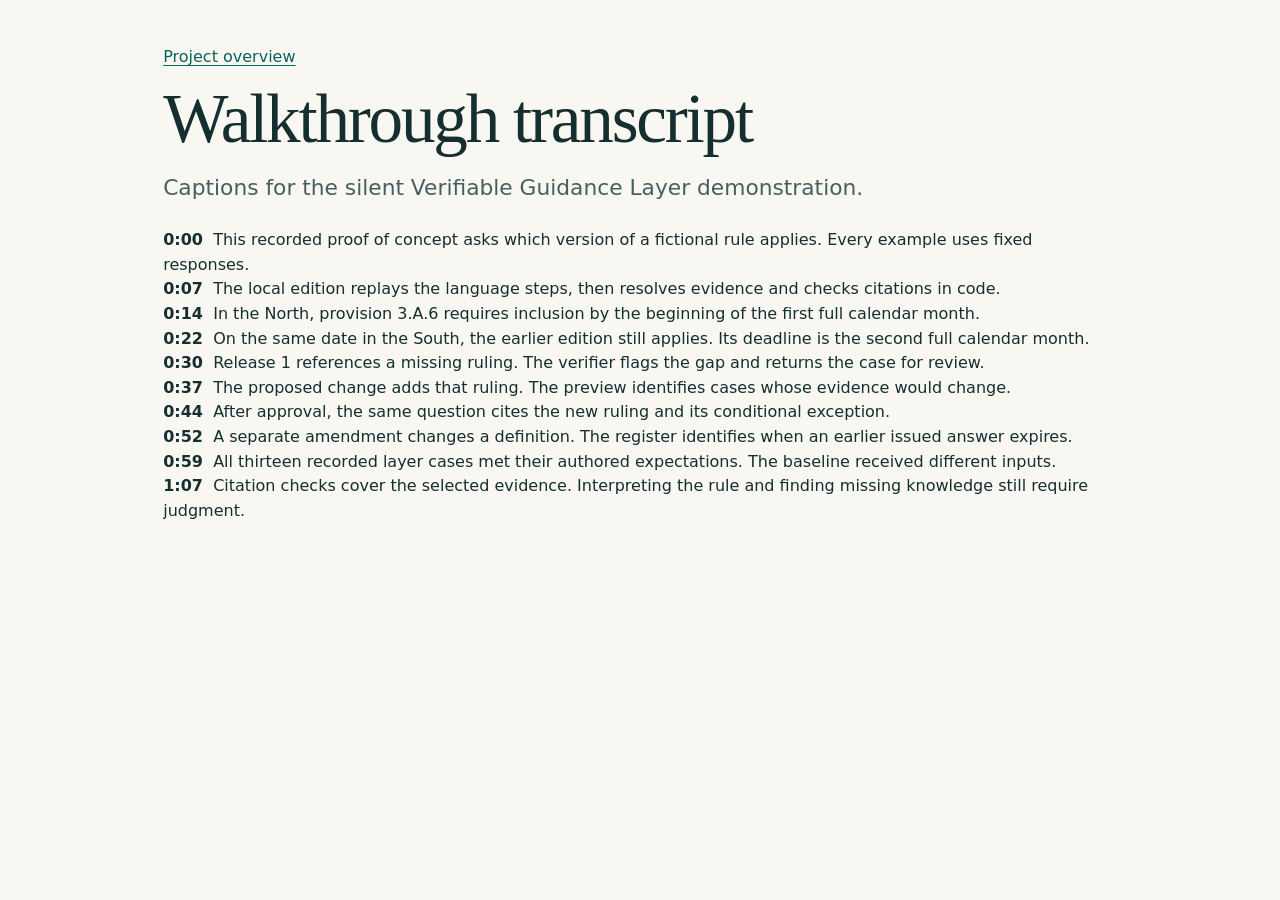
==== website/vgl/media/transcript.html @ 295e6d13 "Publish replay-only Verifiable Guidance Layer proof of concept" ====
<!doctype html><html lang="en"><meta charset="utf-8"><meta name="viewport" content="width=device-width,initial-scale=1"><meta name="robots" content="noindex,nofollow"><title>Recorded walkthrough transcript | VGL</title><link rel="stylesheet" href="../site.css"><main><a href="../review/index.html">Project overview</a><h1>Walkthrough transcript</h1><p class="lead">Captions for the silent Verifiable Guidance Layer demonstration.</p><p><strong>0:00</strong> &nbsp;This recorded proof of concept asks which version of a fictional rule applies. Every example uses fixed responses.</p><p><strong>0:07</strong> &nbsp;The local edition replays the language steps, then resolves evidence and checks citations in code.</p><p><strong>0:14</strong> &nbsp;In the North, provision 3.A.6 requires inclusion by the beginning of the first full calendar month.</p><p><strong>0:22</strong> &nbsp;On the same date in the South, the earlier edition still applies. Its deadline is the second full calendar month.</p><p><strong>0:30</strong> &nbsp;Release 1 references a missing ruling. The verifier flags the gap and returns the case for review.</p><p><strong>0:37</strong> &nbsp;The proposed change adds that ruling. The preview identifies cases whose evidence would change.</p><p><strong>0:44</strong> &nbsp;After approval, the same question cites the new ruling and its conditional exception.</p><p><strong>0:52</strong> &nbsp;A separate amendment changes a definition. The register identifies when an earlier issued answer expires.</p><p><strong>0:59</strong> &nbsp;All thirteen recorded layer cases met their authored expectations. The baseline received different inputs.</p><p><strong>1:07</strong> &nbsp;Citation checks cover the selected evidence. Interpreting the rule and finding missing knowledge still require judgment.</p></main></html>
---- website/vgl/site.css ----
:root{color-scheme:light;--paper:#f8f7f1;--ink:#152e30;--muted:#475f60;--teal:#05655e;--line:#c9d2c9;--card:#fffefa;--serif:Georgia,serif;--sans:system-ui,-apple-system,sans-serif}
*{box-sizing:border-box}body{margin:0;background:var(--paper);color:var(--ink);font:16px/1.54 var(--sans)}header{border-bottom:1px solid var(--line)}.bar,main{max-width:1056px;margin:auto;padding:0 clamp(18px,4vw,54px)}.bar{display:flex;align-items:center;gap:14px;min-height:65px}.brand{font:bold 25px var(--serif)}.dot{color:var(--teal)}.brandname{color:var(--muted);font-size:14px}nav{margin-left:auto;display:flex;gap:17px}a{color:var(--teal);text-underline-offset:.18em}nav a{font-size:14px}main{padding-top:clamp(26px,5vh,64px);padding-bottom:30px}h1,h2,h3,p{margin:0}h1,h2{font-family:var(--serif);font-weight:normal;letter-spacing:-.032em}h1{font-size:clamp(39px,5.4vw,72px);line-height:1.025;max-width:16em;margin:14px 0 18px}h2{font-size:clamp(26px,3vw,40px);line-height:1.13}h3{font-size:18px;line-height:1.25}.eyebrow,.label,.foot,footer{color:var(--muted);font-size:13px}.eyebrow,.label{font-weight:650;letter-spacing:.055em;text-transform:uppercase}.eyebrow{color:var(--teal)}.eyebrow span{margin-left:4px}.lead{font-size:clamp(17px,1.7vw,22px);color:var(--muted);max-width:49em;line-height:1.45;margin-bottom:24px}.grid{display:grid;grid-template-columns:repeat(auto-fit,minmax(min(210px,100%),1fr));gap:14px;margin:17px 0}.grid article,.record,blockquote{background:var(--card);border:1px solid var(--line);border-radius:6px;padding:20px}.grid article p,.record p{margin-top:8px}.record{border-left:4px solid var(--teal);margin-top:15px}.record h2,.record h3{margin:9px 0}.record .quote{font:clamp(18px,1.8vw,25px)/1.38 var(--serif);max-width:42em}.meta{color:var(--muted);font-size:14px;margin:10px 0}.cite{color:var(--teal);font:13px/1.5 ui-monospace,monospace;overflow-wrap:anywhere}.controls,.row,.dialogbar{display:flex;align-items:center;gap:10px;flex-wrap:wrap}.controls{border-top:1px solid var(--line);padding-top:17px;margin-top:25px}.controls span{font-size:14px;color:var(--muted);margin:0 4px}.foot,footer{margin:15px 0}.action,button,.secondary{display:inline-block;font:600 14px/1.35 var(--sans);border:1px solid var(--line);padding:10px 15px;border-radius:4px;background:var(--card);color:var(--ink);cursor:pointer;text-decoration:none}#next,.action{background:var(--teal);border-color:var(--teal);color:white}button:disabled{opacity:.5;cursor:default}button:hover:enabled,.secondary:hover,.action:hover{outline:1px solid var(--teal)}:focus-visible{outline:3px solid #087e75;outline-offset:3px}section+section, main>section:not(.step){margin-top:32px}section h2+p,section h2+.grid{margin-top:14px}video{width:100%;border-radius:7px;display:block;background:var(--ink);margin-top:15px}footer{padding:17px 0;border-top:1px solid var(--line)}dialog{border:1px solid var(--line);border-radius:7px;background:var(--paper);color:var(--ink);padding:24px;width:min(760px,92vw);max-height:85vh}dialog::backdrop{background:#092d2e9e}.dialogbar{justify-content:space-between;margin-bottom:17px}dialog h2{font-size:28px}dialog h3{margin:18px 0 6px}dialog li{margin:6px 0}pre{white-space:pre-wrap;overflow-wrap:anywhere;font:13px/1.45 ui-monospace,monospace}summary{cursor:pointer;color:var(--teal)}details{margin-top:14px}#title:focus:not(:focus-visible){outline:none}.step{min-height:min(430px,50vh)}[hidden]{display:none!important}
@media(max-width:600px){.brandname{display:none}main{padding-top:23px}.bar{min-height:52px}.grid{grid-template-columns:1fr}.grid article,.record{padding:15px}.row{gap:7px}body{font-size:15px}.controls{gap:6px}.controls button{padding:9px 10px}nav{gap:10px}.lead{margin-bottom:16px}.secondary{margin:6px 0}}
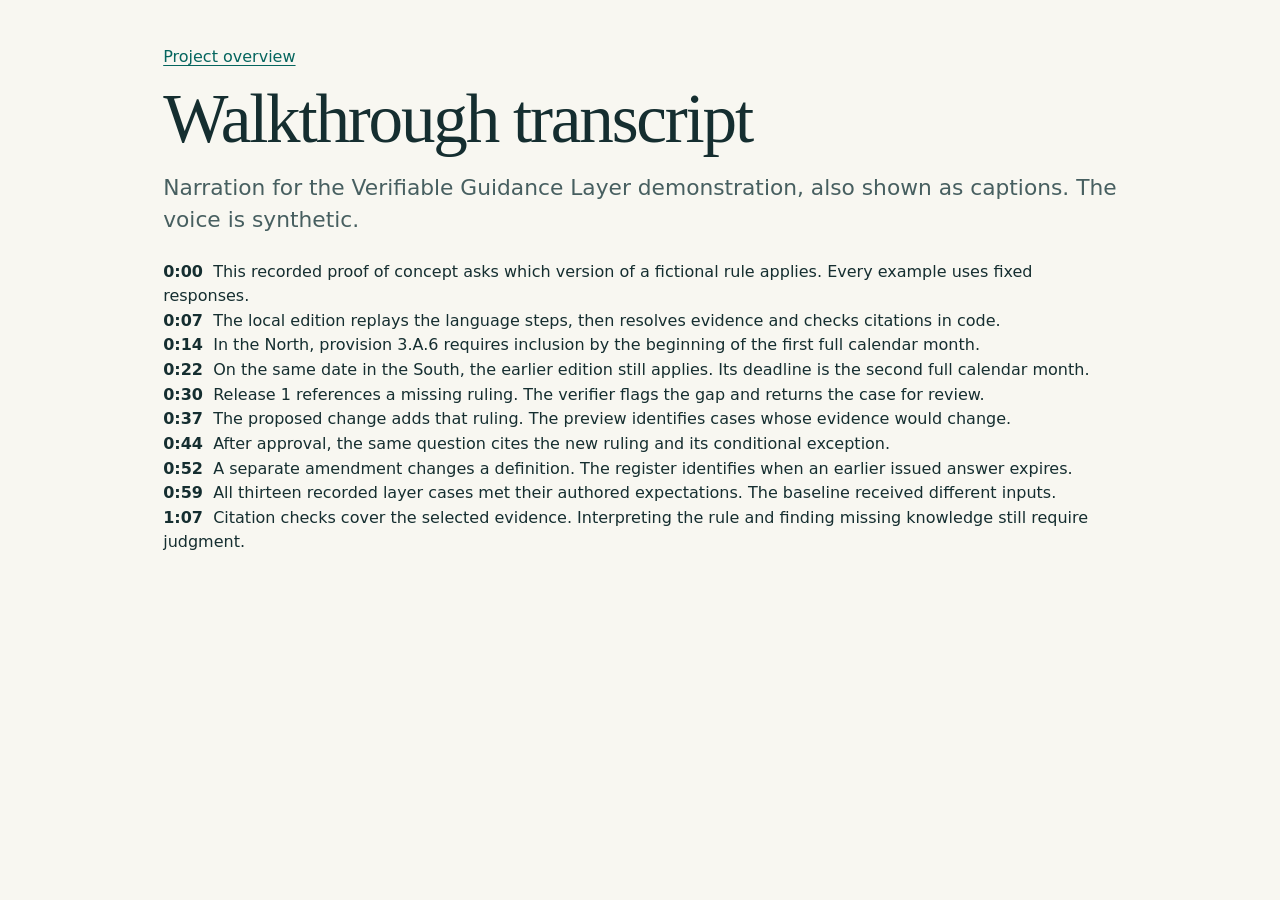
==== commit ef619dfe: "Walkthrough video: add narration A synthetic ElevenLabs voice reads each of the ten captions inside " ====
--- a/website/vgl/media/transcript.html
+++ b/website/vgl/media/transcript.html
@@ -1 +1 @@
-<!doctype html><html lang="en"><meta charset="utf-8"><meta name="viewport" content="width=device-width,initial-scale=1"><meta name="robots" content="noindex,nofollow"><title>Recorded walkthrough transcript | VGL</title><link rel="stylesheet" href="../site.css"><main><a href="../review/index.html">Project overview</a><h1>Walkthrough transcript</h1><p class="lead">Captions for the silent Verifiable Guidance Layer demonstration.</p><p><strong>0:00</strong> &nbsp;This recorded proof of concept asks which version of a fictional rule applies. Every example uses fixed responses.</p><p><strong>0:07</strong> &nbsp;The local edition replays the language steps, then resolves evidence and checks citations in code.</p><p><strong>0:14</strong> &nbsp;In the North, provision 3.A.6 requires inclusion by the beginning of the first full calendar month.</p><p><strong>0:22</strong> &nbsp;On the same date in the South, the earlier edition still applies. Its deadline is the second full calendar month.</p><p><strong>0:30</strong> &nbsp;Release 1 references a missing ruling. The verifier flags the gap and returns the case for review.</p><p><strong>0:37</strong> &nbsp;The proposed change adds that ruling. The preview identifies cases whose evidence would change.</p><p><strong>0:44</strong> &nbsp;After approval, the same question cites the new ruling and its conditional exception.</p><p><strong>0:52</strong> &nbsp;A separate amendment changes a definition. The register identifies when an earlier issued answer expires.</p><p><strong>0:59</strong> &nbsp;All thirteen recorded layer cases met their authored expectations. The baseline received different inputs.</p><p><strong>1:07</strong> &nbsp;Citation checks cover the selected evidence. Interpreting the rule and finding missing knowledge still require judgment.</p></main></html>
+<!doctype html><html lang="en"><meta charset="utf-8"><meta name="viewport" content="width=device-width,initial-scale=1"><meta name="robots" content="noindex,nofollow"><title>Recorded walkthrough transcript | VGL</title><link rel="stylesheet" href="../site.css"><main><a href="../review/index.html">Project overview</a><h1>Walkthrough transcript</h1><p class="lead">Narration for the Verifiable Guidance Layer demonstration, also shown as captions. The voice is synthetic.</p><p><strong>0:00</strong> &nbsp;This recorded proof of concept asks which version of a fictional rule applies. Every example uses fixed responses.</p><p><strong>0:07</strong> &nbsp;The local edition replays the language steps, then resolves evidence and checks citations in code.</p><p><strong>0:14</strong> &nbsp;In the North, provision 3.A.6 requires inclusion by the beginning of the first full calendar month.</p><p><strong>0:22</strong> &nbsp;On the same date in the South, the earlier edition still applies. Its deadline is the second full calendar month.</p><p><strong>0:30</strong> &nbsp;Release 1 references a missing ruling. The verifier flags the gap and returns the case for review.</p><p><strong>0:37</strong> &nbsp;The proposed change adds that ruling. The preview identifies cases whose evidence would change.</p><p><strong>0:44</strong> &nbsp;After approval, the same question cites the new ruling and its conditional exception.</p><p><strong>0:52</strong> &nbsp;A separate amendment changes a definition. The register identifies when an earlier issued answer expires.</p><p><strong>0:59</strong> &nbsp;All thirteen recorded layer cases met their authored expectations. The baseline received different inputs.</p><p><strong>1:07</strong> &nbsp;Citation checks cover the selected evidence. Interpreting the rule and finding missing knowledge still require judgment.</p></main></html>
